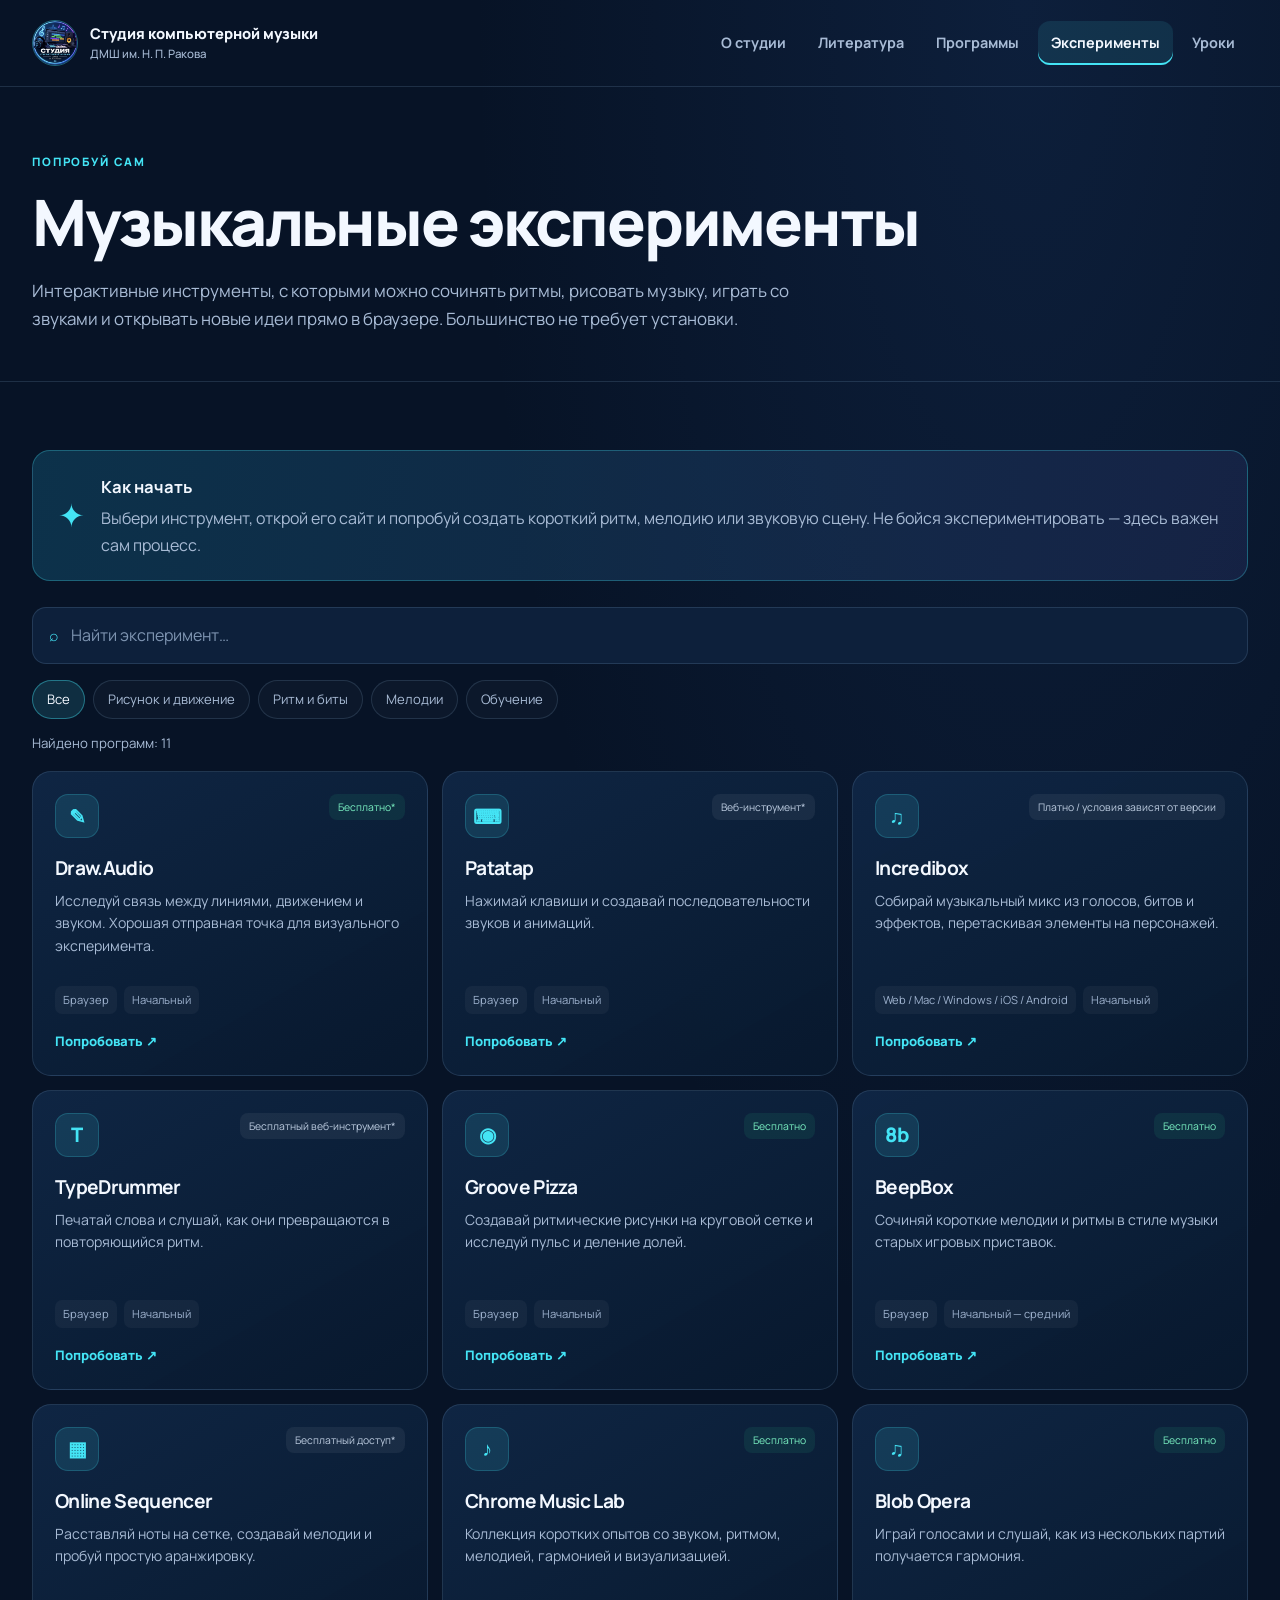
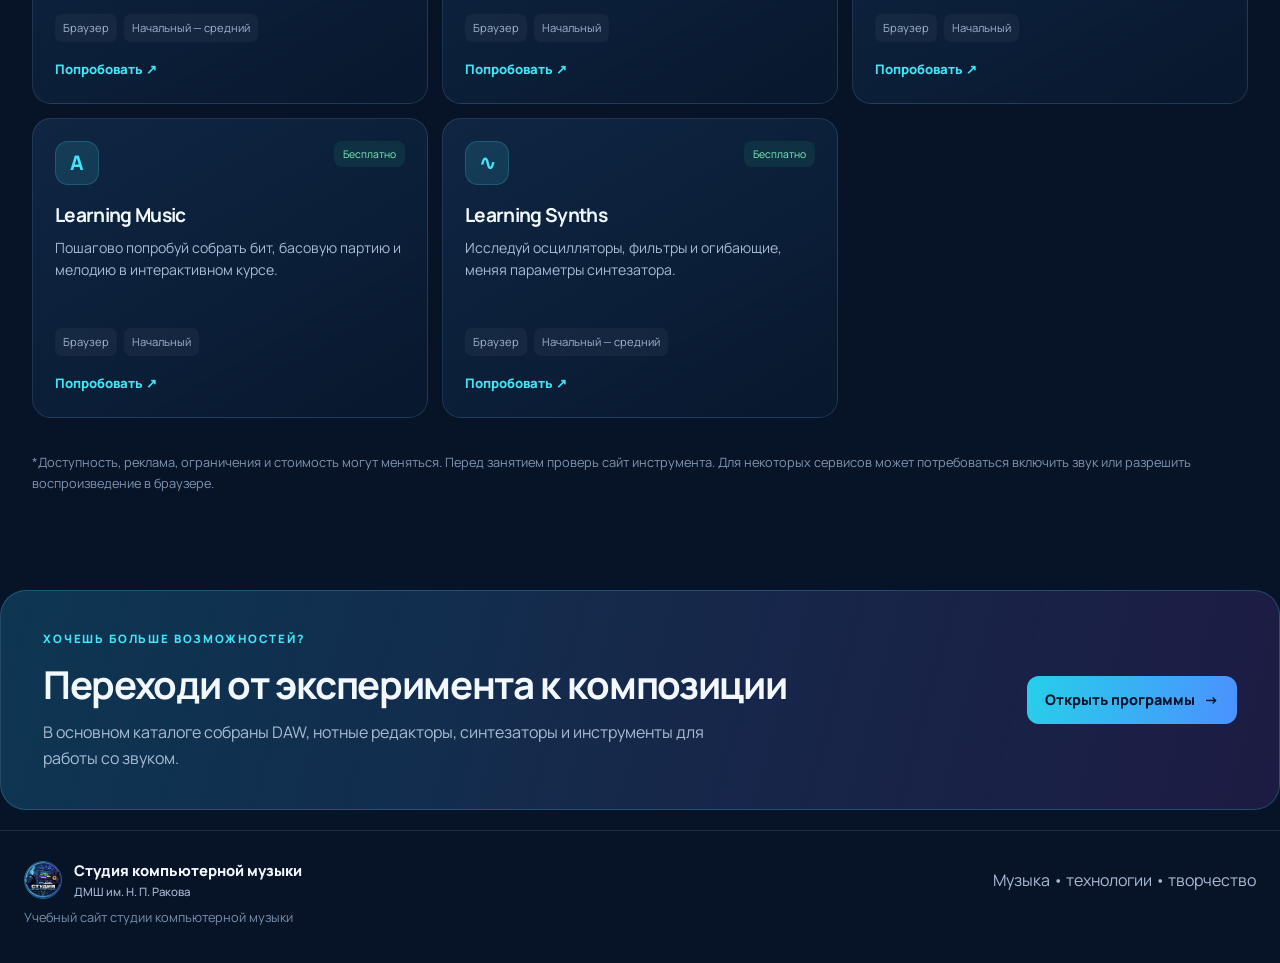
==== experiments.html @ 41b21537 "Add files via upload" ====
<!doctype html>
<html lang="ru">
<head>
<meta charset="utf-8">
<meta name="viewport" content="width=device-width, initial-scale=1">
<meta name="description" content="Интерактивные музыкальные эксперименты для учащихся студии компьютерной музыки.">
<title>Музыкальные эксперименты — Студия компьютерной музыки</title>
<link rel="icon" href="assets/images/logo.jpg">
<link rel="stylesheet" href="assets/css/style.css">
</head>
<body>
<header class="site-header">
<a class="brand" href="index.html"><img src="assets/images/logo.jpg" alt=""><span>Студия компьютерной музыки<small>ДМШ им. Н. П. Ракова</small></span></a>
<button class="menu-toggle" aria-label="Открыть меню" aria-expanded="false">☰</button>
<nav class="nav"><a href="index.html">О студии</a><a href="literature.html">Литература</a><a href="software.html">Программы</a><a class="active" href="experiments.html">Эксперименты</a><a href="lessons.html">Уроки</a></nav>
</header>
<main>
<section class="page-hero"><p class="eyebrow">ПОПРОБУЙ САМ</p><h1>Музыкальные эксперименты</h1><p>Интерактивные инструменты, с которыми можно сочинять ритмы, рисовать музыку, играть со звуками и открывать новые идеи прямо в браузере. Большинство не требует установки.</p></section>
<section class="section">
<div class="priority-banner"><span class="priority-star">✦</span><div><b>Как начать</b><p>Выбери инструмент, открой его сайт и попробуй создать короткий ритм, мелодию или звуковую сцену. Не бойся экспериментировать — здесь важен сам процесс.</p></div></div>
<div class="catalog-controls"><label class="search-box"><span>⌕</span><input id="software-search" type="search" placeholder="Найти эксперимент…" aria-label="Поиск по экспериментам"></label><div class="filter-buttons" id="category-filters"><button class="filter active" data-category="all">Все</button><button class="filter" data-category="visual">Рисунок и движение</button><button class="filter" data-category="rhythm">Ритм и биты</button><button class="filter" data-category="melody">Мелодии</button><button class="filter" data-category="learn">Обучение</button></div></div>
<p class="results-count" id="results-count" aria-live="polite"></p>
<div class="software-grid" id="software-grid">
<article class="software-card" data-category="visual" data-search="draw audio рисование музыка визуальный звук"><div class="software-top"><span class="app-symbol">✎</span><span class="tag free-tag">Бесплатно*</span></div><h3>Draw.Audio</h3><p>Исследуй связь между линиями, движением и звуком. Хорошая отправная точка для визуального эксперимента.</p><div class="meta"><span>Браузер</span><span>Начальный</span></div><a class="text-link" href="https://draw.audio/" target="_blank" rel="noopener">Попробовать ↗</a></article>
<article class="software-card" data-category="visual" data-search="patatap клавиатура звук анимация"><div class="software-top"><span class="app-symbol">⌨</span><span class="tag">Веб-инструмент*</span></div><h3>Patatap</h3><p>Нажимай клавиши и создавай последовательности звуков и анимаций.</p><div class="meta"><span>Браузер</span><span>Начальный</span></div><a class="text-link" href="https://patatap.com/" target="_blank" rel="noopener">Попробовать ↗</a></article>
<article class="software-card" data-category="rhythm" data-search="incredibox битбокс вокал ритм"><div class="software-top"><span class="app-symbol">♫</span><span class="tag">Платно / условия зависят от версии</span></div><h3>Incredibox</h3><p>Собирай музыкальный микс из голосов, битов и эффектов, перетаскивая элементы на персонажей.</p><div class="meta"><span>Web / Mac / Windows / iOS / Android</span><span>Начальный</span></div><a class="text-link" href="https://www.incredibox.com/" target="_blank" rel="noopener">Попробовать ↗</a></article>
<article class="software-card" data-category="rhythm" data-search="typedrummer набор текста барабаны ритм"><div class="software-top"><span class="app-symbol">T</span><span class="tag">Бесплатный веб-инструмент*</span></div><h3>TypeDrummer</h3><p>Печатай слова и слушай, как они превращаются в повторяющийся ритм.</p><div class="meta"><span>Браузер</span><span>Начальный</span></div><a class="text-link" href="https://typedrummer.com/" target="_blank" rel="noopener">Попробовать ↗</a></article>
<article class="software-card" data-category="rhythm" data-search="groove pizza ритм ударные секвенсор"><div class="software-top"><span class="app-symbol">◉</span><span class="tag free-tag">Бесплатно</span></div><h3>Groove Pizza</h3><p>Создавай ритмические рисунки на круговой сетке и исследуй пульс и деление долей.</p><div class="meta"><span>Браузер</span><span>Начальный</span></div><a class="text-link" href="https://apps.musedlab.org/groovepizza/" target="_blank" rel="noopener">Попробовать ↗</a></article>
<article class="software-card" data-category="rhythm" data-search="beepbox чиптюн мелодия ритм секвенсор"><div class="software-top"><span class="app-symbol">8b</span><span class="tag free-tag">Бесплатно</span></div><h3>BeepBox</h3><p>Сочиняй короткие мелодии и ритмы в стиле музыки старых игровых приставок.</p><div class="meta"><span>Браузер</span><span>Начальный — средний</span></div><a class="text-link" href="https://www.beepbox.co/" target="_blank" rel="noopener">Попробовать ↗</a></article>
<article class="software-card" data-category="melody" data-search="online sequencer мелодия ноты композиция"><div class="software-top"><span class="app-symbol">▦</span><span class="tag">Бесплатный доступ*</span></div><h3>Online Sequencer</h3><p>Расставляй ноты на сетке, создавай мелодии и пробуй простую аранжировку.</p><div class="meta"><span>Браузер</span><span>Начальный — средний</span></div><a class="text-link" href="https://onlinesequencer.net/" target="_blank" rel="noopener">Попробовать ↗</a></article>
<article class="software-card" data-category="learn" data-search="chrome music lab эксперименты музыка мелодия ритм"><div class="software-top"><span class="app-symbol">♪</span><span class="tag free-tag">Бесплатно</span></div><h3>Chrome Music Lab</h3><p>Коллекция коротких опытов со звуком, ритмом, мелодией, гармонией и визуализацией.</p><div class="meta"><span>Браузер</span><span>Начальный</span></div><a class="text-link" href="https://musiclab.chromeexperiments.com/" target="_blank" rel="noopener">Попробовать ↗</a></article>
<article class="software-card" data-category="learn" data-search="blob opera пение голоса гармония"><div class="software-top"><span class="app-symbol">♫</span><span class="tag free-tag">Бесплатно</span></div><h3>Blob Opera</h3><p>Играй голосами и слушай, как из нескольких партий получается гармония.</p><div class="meta"><span>Браузер</span><span>Начальный</span></div><a class="text-link" href="https://artsandculture.google.com/experiment/blob-opera/AAHWrq360NcGbw" target="_blank" rel="noopener">Попробовать ↗</a></article>
<article class="software-card" data-category="learn" data-search="learning music ableton обучение бит бас мелодия"><div class="software-top"><span class="app-symbol">A</span><span class="tag free-tag">Бесплатно</span></div><h3>Learning Music</h3><p>Пошагово попробуй собрать бит, басовую партию и мелодию в интерактивном курсе.</p><div class="meta"><span>Браузер</span><span>Начальный</span></div><a class="text-link" href="https://learningmusic.ableton.com/" target="_blank" rel="noopener">Попробовать ↗</a></article>
<article class="software-card" data-category="learn" data-search="learning synths синтезатор осциллятор фильтр"><div class="software-top"><span class="app-symbol">∿</span><span class="tag free-tag">Бесплатно</span></div><h3>Learning Synths</h3><p>Исследуй осцилляторы, фильтры и огибающие, меняя параметры синтезатора.</p><div class="meta"><span>Браузер</span><span>Начальный — средний</span></div><a class="text-link" href="https://learningsynths.ableton.com/" target="_blank" rel="noopener">Попробовать ↗</a></article>
</div>
<div class="empty-state" id="empty-state" hidden>Ничего не найдено. Попробуй изменить запрос или категорию.</div>
<p class="footnote">*Доступность, реклама, ограничения и стоимость могут меняться. Перед занятием проверь сайт инструмента. Для некоторых сервисов может потребоваться включить звук или разрешить воспроизведение в браузере.</p>
</section>
<section class="project-band"><div><p class="eyebrow">ХОЧЕШЬ БОЛЬШЕ ВОЗМОЖНОСТЕЙ?</p><h2>Переходи от эксперимента к композиции</h2><p>В основном каталоге собраны DAW, нотные редакторы, синтезаторы и инструменты для работы со звуком.</p></div><a class="button primary" href="software.html">Открыть программы <span>→</span></a></section>
</main>
<footer class="site-footer"><a class="brand footer-brand" href="index.html"><img src="assets/images/logo.jpg" alt=""><span>Студия компьютерной музыки<small>ДМШ им. Н. П. Ракова</small></span></a><p>Музыка • технологии • творчество</p><small>Учебный сайт студии компьютерной музыки</small></footer>
<script src="assets/js/main.js"></script>
</body>
</html>
---- assets/css/style.css ----
@import url('https://fonts.googleapis.com/css2?family=Manrope:wght@400;500;600;700;800&display=swap');
:root{--bg:#071326;--bg2:#0b1d38;--panel:#102746;--panel2:#0d203b;--text:#f3f8ff;--muted:#a8bbd5;--cyan:#44e4f5;--blue:#438bff;--purple:#b45cff;--line:rgba(151,190,230,.16);--radius:22px;--max:1440px}
*{box-sizing:border-box}html{scroll-behavior:smooth}body{margin:0;background:radial-gradient(ellipse at 80% 0%,rgba(42,90,164,.17),transparent 38%),var(--bg);color:var(--text);font-family:Manrope,-apple-system,BlinkMacSystemFont,"Segoe UI",sans-serif;line-height:1.65}a{color:inherit;text-decoration:none}p{color:var(--muted);margin-top:0}h1,h2,h3{line-height:1.14;letter-spacing:-.035em;margin:0 0 18px}h1{font-size:clamp(2.7rem,6vw,5.7rem);font-weight:800}h2{font-size:clamp(1.8rem,3vw,2.8rem)}h3{font-size:1.15rem}.site-header{max-width:var(--max);margin:auto;padding:20px 24px;display:flex;align-items:center;justify-content:space-between;gap:24px;border-bottom:1px solid var(--line)}.brand{display:flex;align-items:center;gap:12px;font-weight:800;line-height:1.2;font-size:.92rem}.brand img{width:46px;height:46px;object-fit:cover;border-radius:50%;border:1px solid rgba(68,228,245,.4)}.brand small{display:block;color:var(--muted);font-size:.72rem;font-weight:500;margin-top:5px}.nav{display:flex;gap:6px;align-items:center}.nav a{padding:10px 13px;color:var(--muted);border-radius:12px;font-size:.9rem;font-weight:700}.nav a:hover,.nav a.active{color:var(--text);background:rgba(68,228,245,.1)}.nav a.active{box-shadow:inset 0 -2px var(--cyan)}.menu-toggle{display:none;background:var(--panel);border:1px solid var(--line);color:var(--text);border-radius:12px;padding:8px 12px;font-size:1.2rem}.hero{max-width:var(--max);margin:auto;padding:80px 24px 78px;display:grid;grid-template-columns:1fr 1fr;align-items:center;gap:48px;min-height:570px}.eyebrow{font-size:.72rem;letter-spacing:.16em;color:var(--cyan);font-weight:800;margin-bottom:15px}.hero h1 span{background:linear-gradient(90deg,var(--cyan),#7d9aff 55%,var(--purple));background-clip:text;-webkit-background-clip:text;color:transparent}.hero-lead{font-size:1.1rem;max-width:570px;margin:24px 0 28px}.hero-actions{display:flex;flex-wrap:wrap;gap:12px}.button{display:inline-flex;justify-content:center;align-items:center;gap:9px;border-radius:12px;padding:12px 18px;border:1px solid var(--line);font-weight:800;font-size:.9rem;cursor:pointer;transition:transform .2s,opacity .2s}.button:hover:not(:disabled){transform:translateY(-2px)}.primary{background:linear-gradient(100deg,#27cfe9,#4b91ff);color:#031329;border:0}.secondary{background:rgba(255,255,255,.025);color:var(--text)}.hero-art{height:410px;position:relative;display:grid;place-items:center;isolation:isolate}.orbit{position:absolute;width:340px;height:340px;border-radius:50%;border:2px solid rgba(68,228,245,.6);box-shadow:0 0 45px rgba(52,191,255,.16),inset 0 0 45px rgba(52,191,255,.1);transform:rotate(-24deg) scaleX(1.24);z-index:-1}.studio-card{width:min(100%,450px);padding:20px 20px 16px;background:linear-gradient(145deg,#243e5e,#0b1830);border:1px solid rgba(143,196,241,.55);border-radius:22px;box-shadow:0 25px 70px #0008;transform:rotate(-4deg)}.screen-top{height:25px;display:flex;align-items:center;gap:9px;border-bottom:1px solid var(--line);margin-bottom:15px}.screen-top i{width:8px;height:8px;border-radius:50%;background:#507294}.screen-top b{margin-left:auto;width:38px;height:5px;border-radius:4px;background:var(--cyan)}.track{height:37px;display:flex;gap:8px;margin:10px 0;align-items:center}.track span{height:25px;border-radius:5px;background:linear-gradient(90deg,#20cbe8,#3878ff);width:55%;box-shadow:0 0 16px #2a9aff2e}.track:nth-of-type(3) span{background:linear-gradient(90deg,#36d68d,#24ad83);width:70%}.track:nth-of-type(4) span{background:linear-gradient(90deg,#a65cff,#6b69f8);width:40%}.track:nth-of-type(5) span{background:linear-gradient(90deg,#ffb04e,#ff7a59);width:65%}.track span+span{width:24%;margin-left:-20%}.keyboard{display:flex;gap:3px;margin-top:23px;padding:9px;background:#071222;border-radius:8px}.keyboard i{height:44px;flex:1;background:linear-gradient(#fff,#cbd7e7);border-radius:0 0 4px 4px}.keyboard i:nth-child(2n){background:linear-gradient(#243b56,#101e31);height:29px;flex:0 0 6%;margin:0 -3% 0 0;z-index:1}.music-note{position:absolute;color:var(--cyan);font-size:4.5rem;text-shadow:0 0 30px #3edafc66}.note-one{top:10px;right:18%;transform:rotate(15deg)}.note-two{bottom:20px;left:2%;color:var(--purple);transform:rotate(-15deg)}.sound-badge{position:absolute;bottom:28px;right:4%;width:74px;height:74px;border:2px solid var(--cyan);border-radius:50%;display:grid;place-items:center;font-size:2.2rem;color:var(--cyan);background:var(--bg2);box-shadow:0 0 30px #20cce533}.equalizer{position:absolute;top:28px;left:3%;display:flex;gap:6px;align-items:center;height:55px}.equalizer i{display:block;width:6px;border-radius:6px;background:var(--cyan);height:22px}.equalizer i:nth-child(2){height:43px}.equalizer i:nth-child(3){height:54px;background:var(--purple)}.equalizer i:nth-child(4){height:33px}.equalizer i:nth-child(5){height:17px}.section{max-width:var(--max);padding:68px 24px;margin:auto}.section-heading{max-width:760px;margin-bottom:30px}.section-heading>p:last-child{font-size:1.03rem}.intro{border-top:1px solid var(--line);display:grid;grid-template-columns:.8fr 1.2fr;gap:50px}.intro-text p{font-size:1.02rem}.feature-grid{display:grid;grid-template-columns:repeat(3,1fr);gap:16px}.feature-card{padding:25px;border-radius:var(--radius);background:linear-gradient(145deg,rgba(21,49,83,.86),rgba(11,28,51,.92));border:1px solid var(--line);min-height:220px}.feature-icon{width:45px;height:45px;border-radius:14px;background:rgba(68,228,245,.1);border:1px solid rgba(68,228,245,.2);display:grid;place-items:center;color:var(--cyan);font-size:1.5rem;margin-bottom:23px}.feature-card p{font-size:.92rem;margin-bottom:0}.project-band{max-width:calc(var(--max) - 48px);margin:15px auto 20px;padding:38px 42px;border-radius:26px;border:1px solid rgba(68,228,245,.22);background:linear-gradient(105deg,rgba(18,76,111,.62),rgba(51,36,97,.5));display:flex;justify-content:space-between;align-items:center;gap:30px}.project-band h2{margin-bottom:12px}.project-band p:not(.eyebrow){max-width:700px;margin-bottom:0}.project-band .button{flex-shrink:0}.outcome-list{display:grid;grid-template-columns:repeat(2,1fr);gap:12px}.outcome-list p{margin:0;padding:20px;border-bottom:1px solid var(--line)}.outcome-list b,.outcome-list span{display:block}.outcome-list b{color:var(--text);margin-bottom:6px}.outcome-list span{font-size:.92rem}.site-footer{border-top:1px solid var(--line);max-width:var(--max);margin:auto;padding:30px 24px 35px;display:grid;grid-template-columns:1fr 1fr;align-items:center;gap:8px}.site-footer>p{text-align:right;margin:0}.site-footer>small{grid-column:1/-1;color:#7890af;font-size:.8rem}.footer-brand img{width:38px;height:38px}.page-hero{padding:65px 24px 48px;max-width:var(--max);margin:auto;border-bottom:1px solid var(--line)}.page-hero h1{font-size:clamp(2.8rem,5vw,4.8rem);margin-bottom:18px}.page-hero>p:last-child{font-size:1.06rem;max-width:760px;margin-bottom:0}.notice{padding:22px 25px;border:1px solid rgba(68,228,245,.2);border-left:3px solid var(--cyan);border-radius:15px;background:rgba(16,39,70,.55);margin-bottom:36px}.notice b{display:block;margin-bottom:5px}.notice p{margin:0}.subheading{margin:48px 0 20px;font-size:1.55rem}.book-list{display:grid;gap:10px}.book-card{display:grid;grid-template-columns:55px 1fr;gap:18px;padding:20px 22px;background:rgba(15,35,62,.7);border:1px solid var(--line);border-radius:16px}.book-number{color:var(--cyan);font-weight:800;font-size:1.1rem}.book-card h3{margin-bottom:8px}.book-card p{font-size:.92rem;margin-bottom:6px}.book-card small{color:#7f9ab9}.resource-grid{display:grid;grid-template-columns:repeat(3,1fr);gap:12px}.resource-card{padding:20px;border:1px solid var(--line);border-radius:16px;background:var(--panel2);display:flex;flex-direction:column;gap:9px}.resource-card span{font-size:.7rem;color:var(--cyan);letter-spacing:.1em}.resource-card b{font-size:1.05rem}.resource-card small{color:var(--muted)}.footnote{font-size:.8rem;color:#7f95b2;margin-top:34px}.priority-banner{display:flex;gap:16px;align-items:center;padding:22px 25px;border:1px solid rgba(68,228,245,.28);border-radius:18px;background:linear-gradient(100deg,rgba(17,71,99,.6),rgba(29,41,82,.6));margin-bottom:26px}.priority-star{font-size:2rem;color:var(--cyan)}.priority-banner b{font-size:1.04rem}.priority-banner p{margin:5px 0 0}.catalog-controls{display:grid;gap:16px;margin:24px 0 14px}.search-box{display:flex;align-items:center;gap:12px;padding:0 16px;background:var(--panel2);border:1px solid var(--line);border-radius:14px;color:var(--cyan)}.search-box input{width:100%;padding:14px 0;border:0;outline:0;background:transparent;color:var(--text);font:inherit}.search-box input::placeholder{color:#7e94b1}.filter-buttons{display:flex;flex-wrap:wrap;gap:8px}.filter{border:1px solid var(--line);background:rgba(255,255,255,.025);color:var(--muted);border-radius:100px;padding:8px 14px;font:inherit;font-size:.82rem;cursor:pointer}.filter:hover,.filter.active{color:var(--text);background:rgba(68,228,245,.13);border-color:rgba(68,228,245,.4)}.results-count{font-size:.83rem;margin:0 0 16px}.software-grid{display:grid;grid-template-columns:repeat(3,1fr);gap:14px}.software-card{display:flex;flex-direction:column;padding:22px;border:1px solid var(--line);border-radius:19px;background:linear-gradient(150deg,rgba(16,39,70,.93),rgba(8,25,46,.96));min-height:300px}.software-card.featured{border-color:rgba(68,228,245,.32)}.software-top{display:flex;justify-content:space-between;align-items:flex-start;gap:8px;margin-bottom:20px}.app-symbol{width:44px;height:44px;display:grid;place-items:center;border-radius:13px;font-weight:800;font-size:1.25rem;background:rgba(68,228,245,.12);color:var(--cyan);border:1px solid rgba(68,228,245,.2)}.symbol-sibelius,.symbol-muse,.symbol-dorico{background:rgba(180,92,255,.12);color:#d4a2ff;border-color:#b45cff44}.symbol-fl{background:#253d66;color:#74c6ff}.symbol-ableton,.symbol-bandlab{background:#332b55;color:#c9a8ff}.symbol-garage,.symbol-logic{background:#143b65;color:#73ddff}.tag{font-size:.65rem;line-height:1.35;color:#bdcce0;background:rgba(255,255,255,.06);padding:6px 9px;border-radius:8px}.free-tag{color:#7af0c2;background:rgba(41,195,140,.1)}.featured-tag{color:var(--cyan);background:rgba(68,228,245,.1)}.software-card h3{font-size:1.2rem;margin-bottom:10px}.software-card>p{font-size:.88rem;line-height:1.6}.meta{display:flex;flex-wrap:wrap;gap:7px;margin-top:auto;padding-top:14px}.meta span{font-size:.7rem;color:#9fb3cf;background:rgba(255,255,255,.04);border-radius:7px;padding:5px 8px}.text-link{color:var(--cyan);font-size:.82rem;font-weight:800;margin-top:17px}.text-link:hover{text-decoration:underline}.empty-state{padding:30px;text-align:center;color:var(--muted);border:1px dashed var(--line);border-radius:16px}.lesson-list{display:grid;gap:14px}.lesson-card{display:grid;grid-template-columns:62px 1fr auto;gap:20px;align-items:center;padding:25px;border:1px solid var(--line);border-radius:20px;background:rgba(15,35,62,.72)}.lesson-number{font-size:1.55rem;font-weight:800;color:var(--cyan)}.lesson-info .eyebrow{margin-bottom:8px}.lesson-info h2{font-size:1.35rem;margin-bottom:8px}.lesson-info p{font-size:.9rem;margin-bottom:10px}.file-status{font-size:.75rem;color:#e4b86c}.lesson-actions{display:flex;flex-direction:column;gap:8px}.disabled{opacity:.35;cursor:not-allowed}.add-material{margin-top:45px;padding:25px;border-radius:18px;background:rgba(16,39,70,.5);border:1px solid var(--line)}.add-material h2{font-size:1.45rem}.add-material p{font-size:.9rem}.add-material pre{overflow:auto;background:#06101f;border-radius:10px;padding:15px;color:#a4ecf7;font-size:.8rem}.add-material code{font-family:ui-monospace,SFMono-Regular,monospace}
@media(max-width:900px){.hero{gap:20px;padding-top:55px}.hero-art{transform:scale(.92)}.feature-grid,.software-grid{grid-template-columns:repeat(2,1fr)}.intro{gap:28px}.project-band{margin-left:24px;margin-right:24px}.nav a{padding:9px}.brand{font-size:.8rem}}
@media(max-width:680px){.site-header{padding:14px 18px;flex-wrap:wrap}.brand img{width:40px;height:40px}.menu-toggle{display:block;margin-left:auto}.nav{display:none;width:100%;flex-direction:column;align-items:stretch;padding-top:8px}.nav.open{display:flex}.nav a{padding:12px}.hero{display:flex;flex-direction:column;align-items:stretch;padding:50px 22px 45px;gap:0}.hero h1{font-size:clamp(3rem,14vw,4.7rem)}.hero-art{height:300px;transform:scale(.88);margin:-5px -25px 0}.orbit{width:255px;height:255px}.studio-card{max-width:360px}.music-note{font-size:3.2rem}.sound-badge{width:55px;height:55px;font-size:1.7rem}.section{padding:48px 20px}.intro{grid-template-columns:1fr;gap:0}.feature-grid,.software-grid,.resource-grid,.outcome-list{grid-template-columns:1fr}.feature-card{min-height:0}.project-band{margin:0 20px 10px;padding:28px 23px;display:block}.project-band .button{margin-top:22px}.site-footer{grid-template-columns:1fr;padding:25px 20px}.site-footer>p{text-align:left}.site-footer>small{grid-column:auto}.page-hero{padding:48px 20px 35px}.lesson-card{grid-template-columns:45px 1fr;gap:12px;padding:19px}.lesson-actions{grid-column:1/-1;flex-direction:row;flex-wrap:wrap}.lesson-actions .button{flex:1;min-width:130px}.book-card{grid-template-columns:35px 1fr;padding:17px}.priority-banner{align-items:flex-start;padding:18px}.filter-buttons{gap:6px}.filter{padding:7px 11px}.software-card{min-height:0}.subheading{margin-top:38px}}


/* Lesson cards: use the available desktop width instead of a narrow vertical list. */
.lesson-list {
  grid-template-columns: repeat(3, minmax(0, 1fr));
  align-items: stretch;
}
.lesson-card {
  min-width: 0;
  display: flex;
  flex-direction: column;
  align-items: stretch;
  gap: 14px;
  padding: 24px;
}
.lesson-number {
  font-size: 1.1rem;
  line-height: 1;
}
.lesson-info h2 {
  font-size: 1.45rem;
}
.lesson-actions {
  display: flex;
  flex-direction: row;
  flex-wrap: wrap;
  gap: 8px;
  margin-top: auto;
}
.lesson-actions .button {
  flex: 1 1 auto;
  min-width: 110px;
  padding: 10px 12px;
}
@media (max-width: 1000px) {
  .lesson-list {
    grid-template-columns: repeat(2, minmax(0, 1fr));
  }
}
@media (max-width: 680px) {
  .lesson-list {
    grid-template-columns: 1fr;
  }
  .lesson-card {
    display: grid;
    grid-template-columns: 42px minmax(0, 1fr);
    gap: 12px;
    padding: 19px;
  }
  .lesson-actions {
    grid-column: 1 / -1;
    flex-direction: row;
  }
}


/* Wide desktop layout: reduce unused side space on large monitors. */
@media (min-width: 1200px) {
  .site-header,
  .hero,
  .section,
  .page-hero,
  .site-footer {
    max-width: 1440px;
  }
  .hero {
    grid-template-columns: minmax(0, 1.05fr) minmax(0, .95fr);
    gap: clamp(48px, 5vw, 90px);
    padding-top: 88px;
    padding-bottom: 84px;
  }
  .section {
    padding-left: 32px;
    padding-right: 32px;
  }
  .page-hero {
    padding-left: 32px;
    padding-right: 32px;
  }
  .site-header {
    padding-left: 32px;
    padding-right: 32px;
  }
  .project-band {
    max-width: 1376px;
  }
}


/* Additional Logic Pro resources: smaller than the main bibliography and placed below it. */
.logic-materials-heading {
  font-size: 1.35rem;
  margin-top: 54px;
}
.logic-materials-grid {
  grid-template-columns: repeat(3, minmax(0, 1fr));
  gap: 12px;
}
.logic-material-card {
  padding: 16px;
  gap: 7px;
}
.logic-material-card span {
  font-size: .62rem;
  letter-spacing: .07em;
}
.logic-material-card b {
  font-size: .9rem;
  line-height: 1.4;
}
.logic-material-card small {
  font-size: .78rem;
  line-height: 1.5;
}
.logic-material-card .text-link {
  font-size: .75rem;
  margin-top: 8px;
}
@media (max-width: 900px) {
  .logic-materials-grid { grid-template-columns: repeat(2, minmax(0, 1fr)); }
}
@media (max-width: 680px) {
  .logic-materials-grid { grid-template-columns: 1fr; }
}


/* Compact cards for the user's teaching materials near the top of Literature page. */
.logic-materials-heading { font-size: 1.35rem; margin-top: 30px; }
.logic-materials-grid { grid-template-columns: repeat(3, minmax(0, 1fr)); gap: 12px; margin-bottom: 34px; }
.logic-materials-grid .resource-card { padding: 16px; gap: 7px; }
.logic-materials-grid .resource-card span { font-size: .62rem; letter-spacing: .07em; }
.logic-materials-grid .resource-card b { font-size: .9rem; line-height: 1.4; }
.logic-materials-grid .resource-card small { font-size: .78rem; line-height: 1.5; }
.logic-materials-grid .text-link { font-size: .75rem; margin-top: 8px; }
@media (max-width: 900px) { .logic-materials-grid { grid-template-columns: repeat(2, minmax(0, 1fr)); } }
@media (max-width: 680px) { .logic-materials-grid { grid-template-columns: 1fr; } }
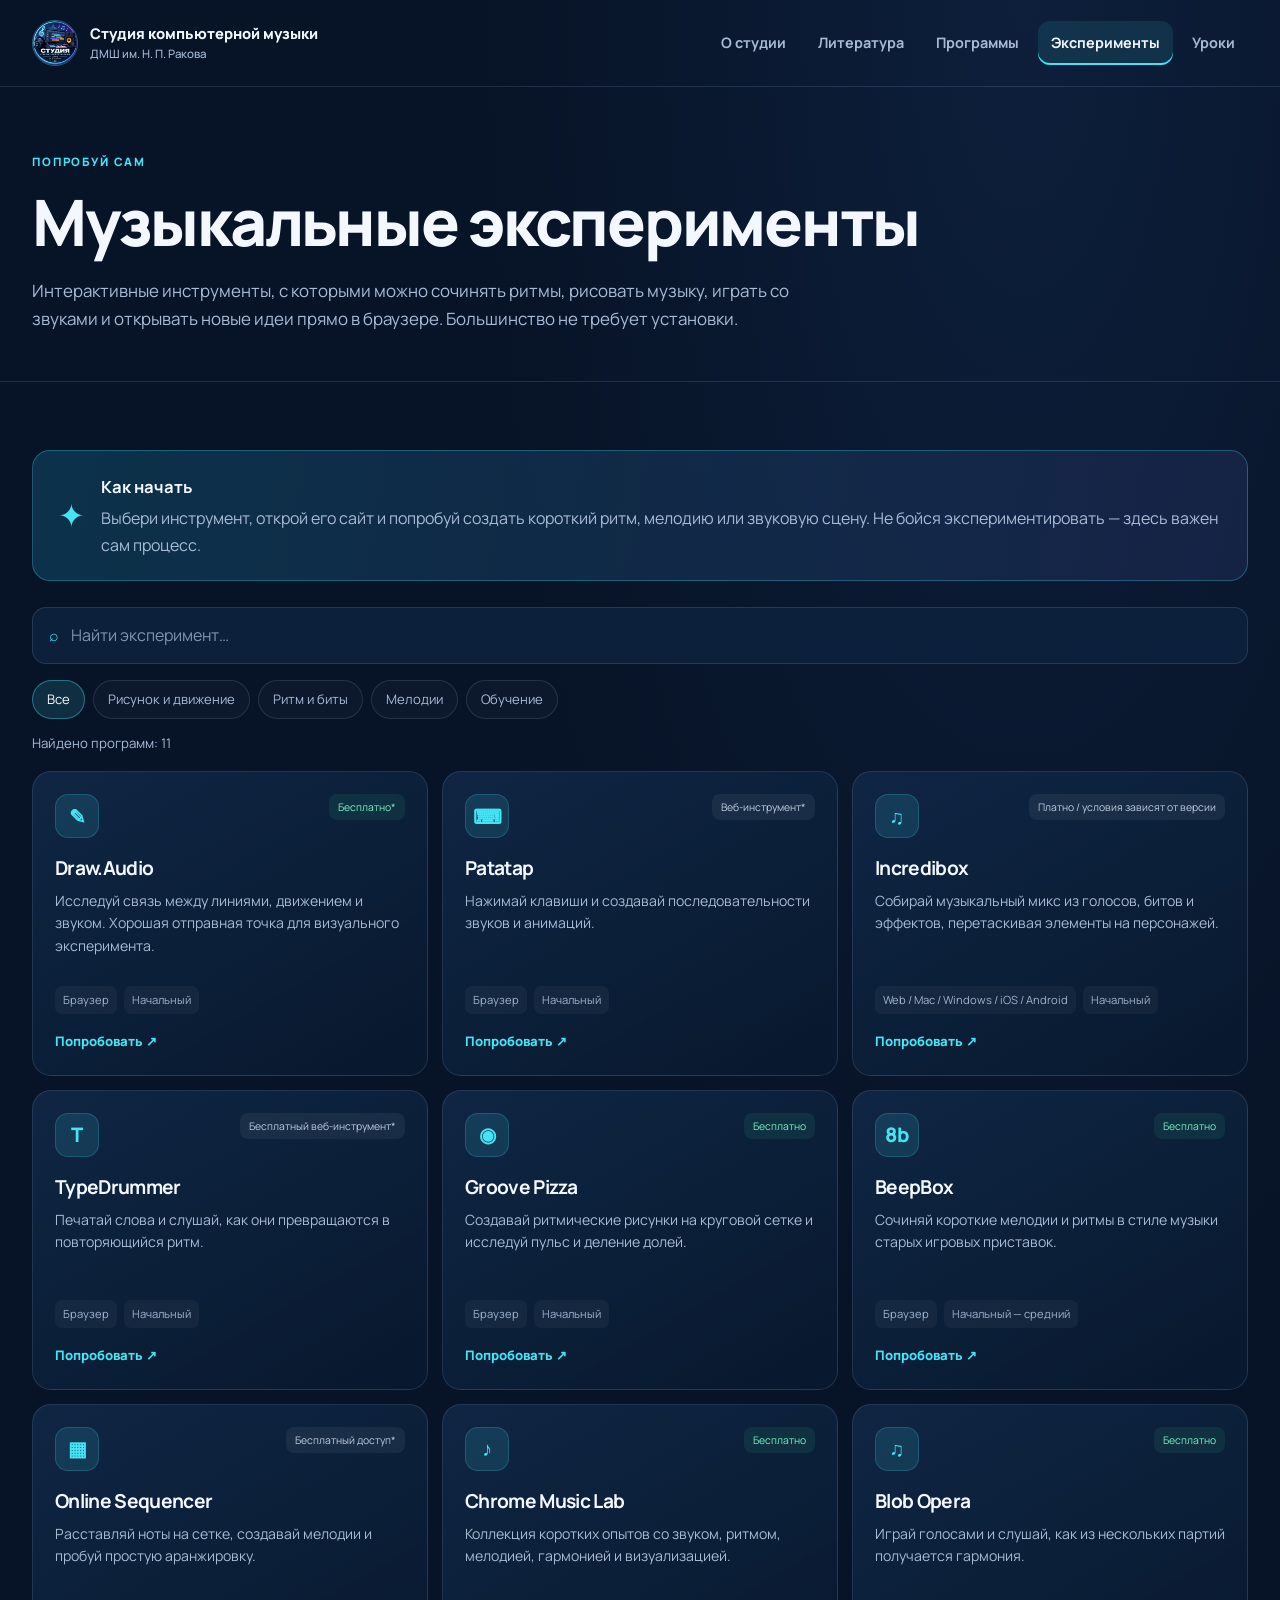
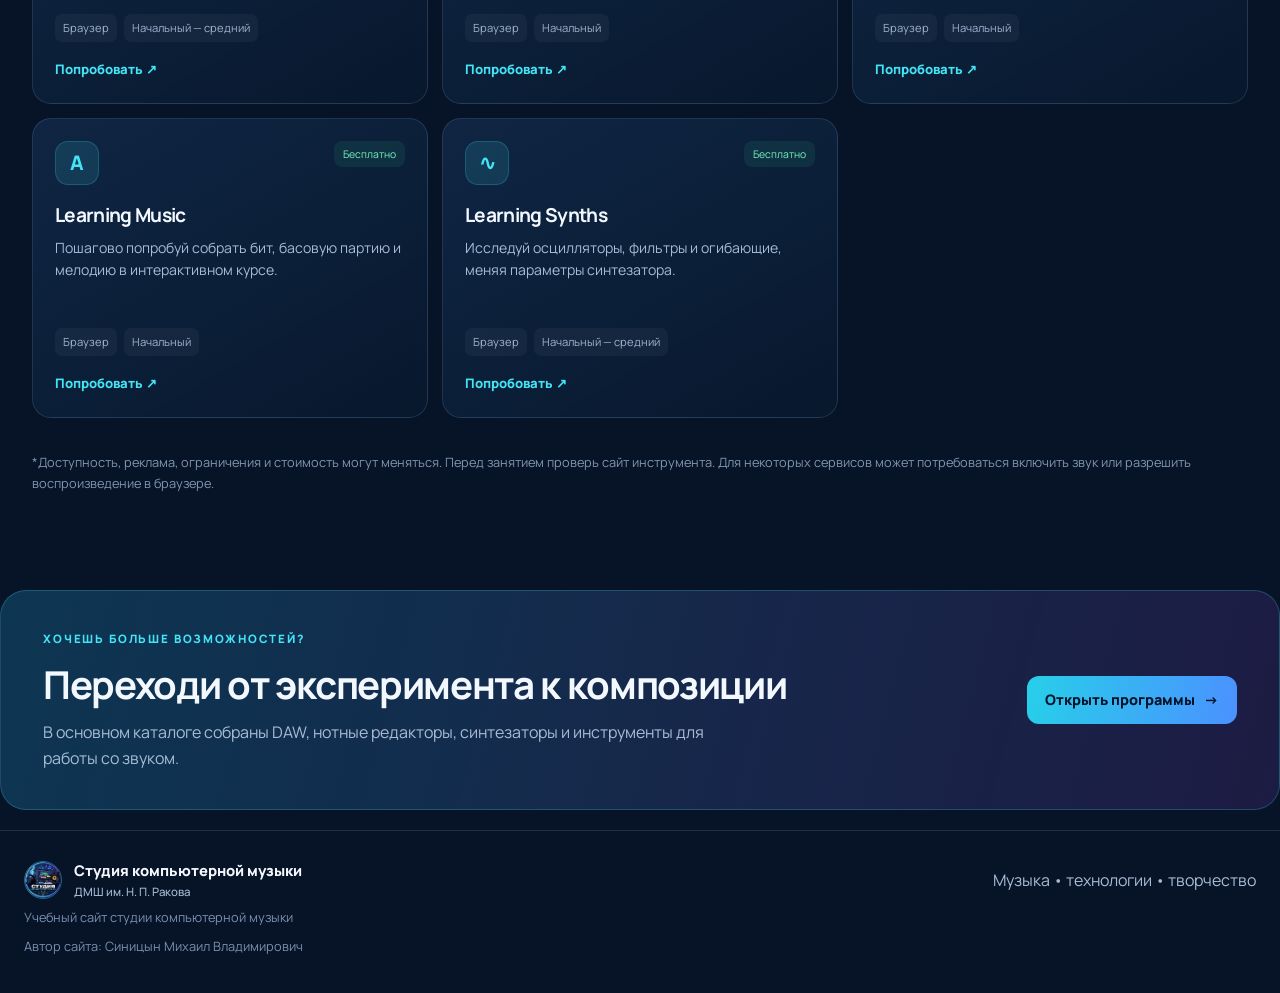
==== commit fbdf110c: "Add files via upload" ====
--- a/experiments.html
+++ b/experiments.html
@@ -38,7 +38,7 @@
 </section>
 <section class="project-band"><div><p class="eyebrow">ХОЧЕШЬ БОЛЬШЕ ВОЗМОЖНОСТЕЙ?</p><h2>Переходи от эксперимента к композиции</h2><p>В основном каталоге собраны DAW, нотные редакторы, синтезаторы и инструменты для работы со звуком.</p></div><a class="button primary" href="software.html">Открыть программы <span>→</span></a></section>
 </main>
-<footer class="site-footer"><a class="brand footer-brand" href="index.html"><img src="assets/images/logo.jpg" alt=""><span>Студия компьютерной музыки<small>ДМШ им. Н. П. Ракова</small></span></a><p>Музыка • технологии • творчество</p><small>Учебный сайт студии компьютерной музыки</small></footer>
+<footer class="site-footer"><a class="brand footer-brand" href="index.html"><img src="assets/images/logo.jpg" alt=""><span>Студия компьютерной музыки<small>ДМШ им. Н. П. Ракова</small></span></a><p>Музыка • технологии • творчество</p><small>Учебный сайт студии компьютерной музыки</small><small class="site-author">Автор сайта: Синицын Михаил Владимирович</small></footer>
 <script src="assets/js/main.js"></script>
 </body>
 </html>
